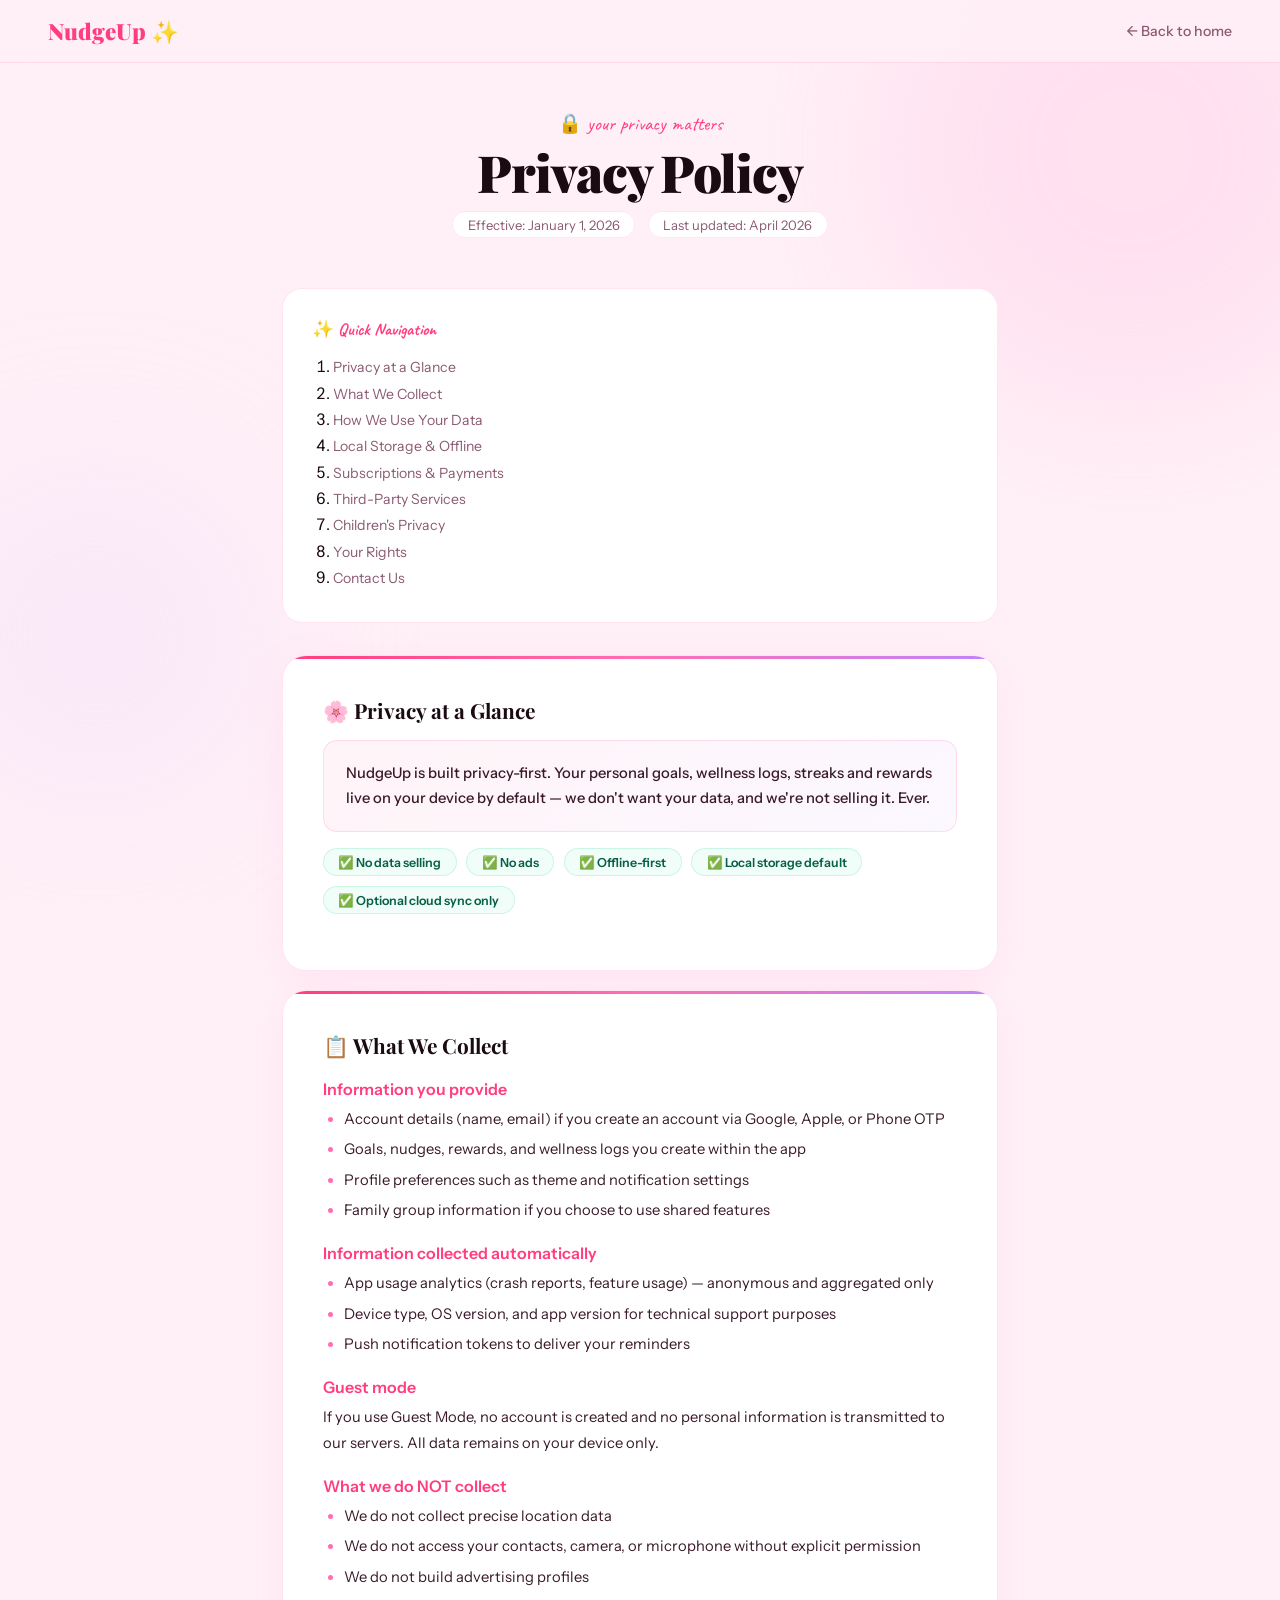
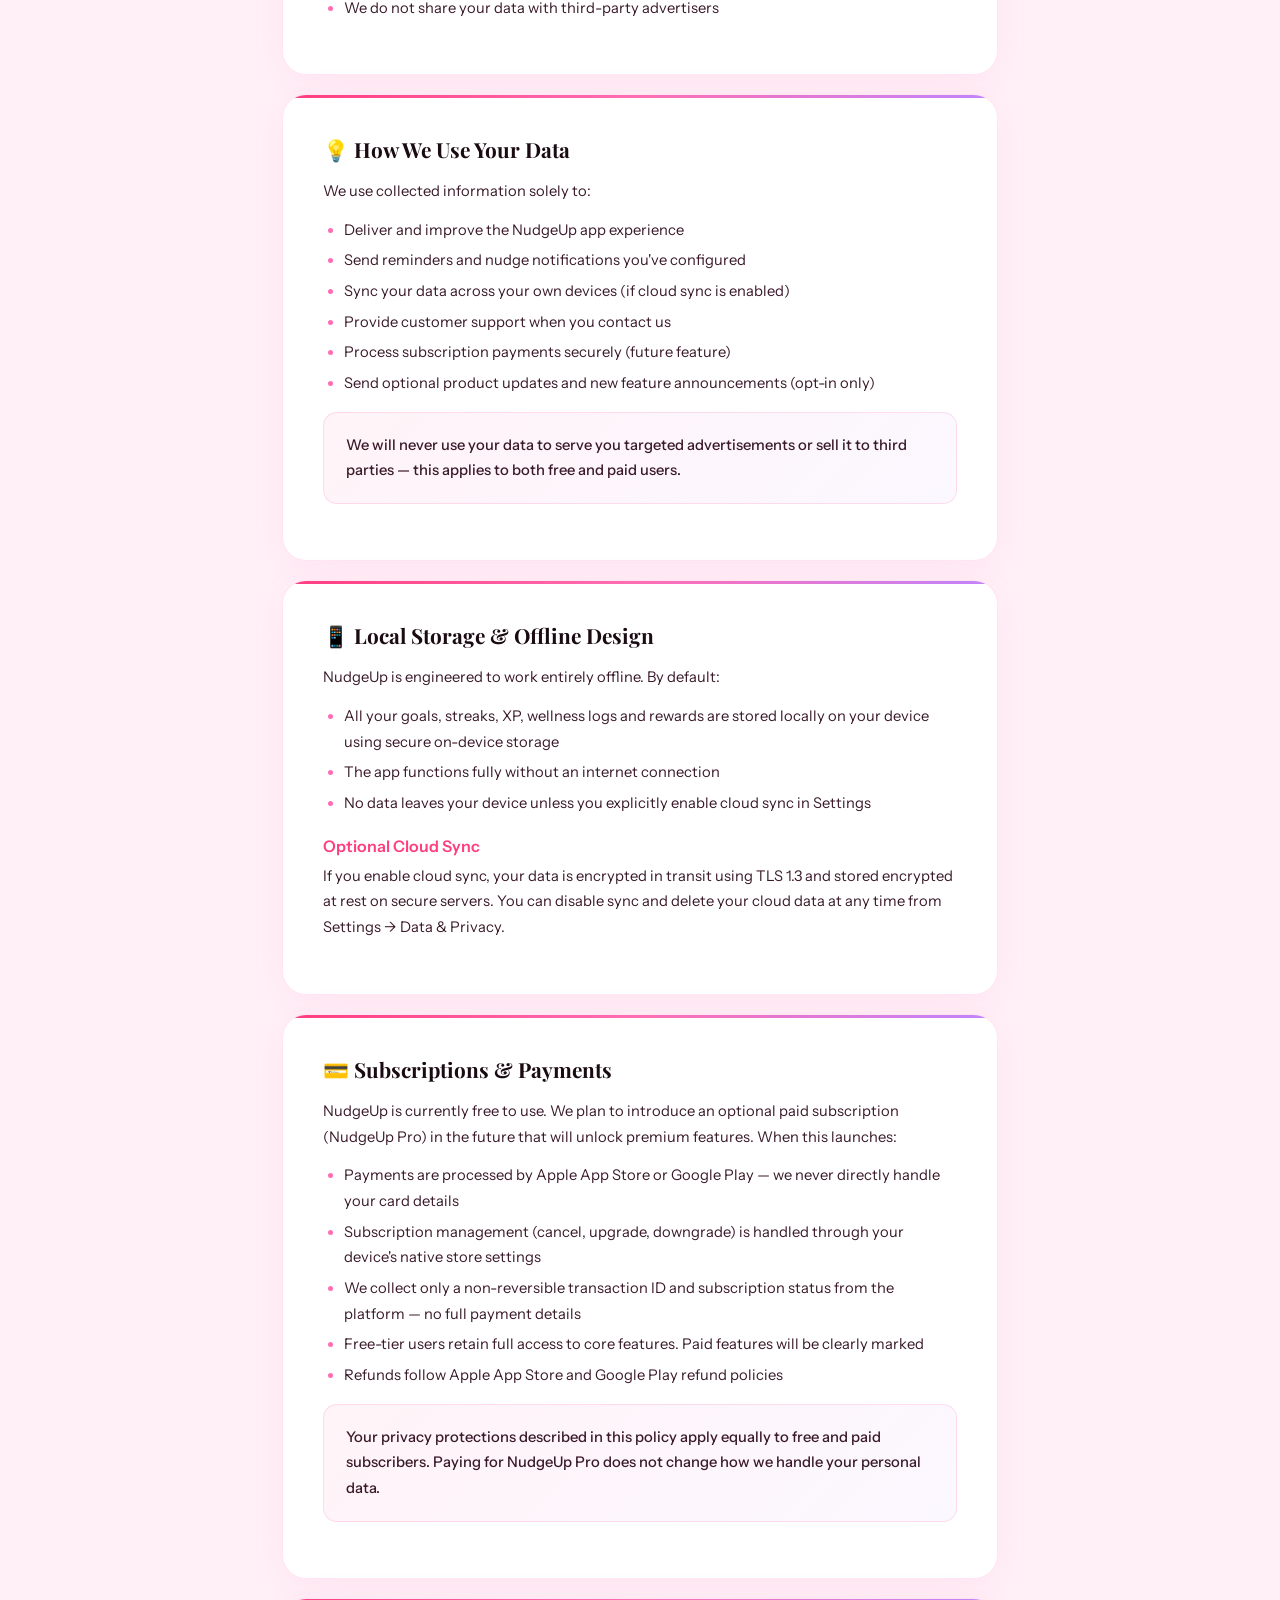
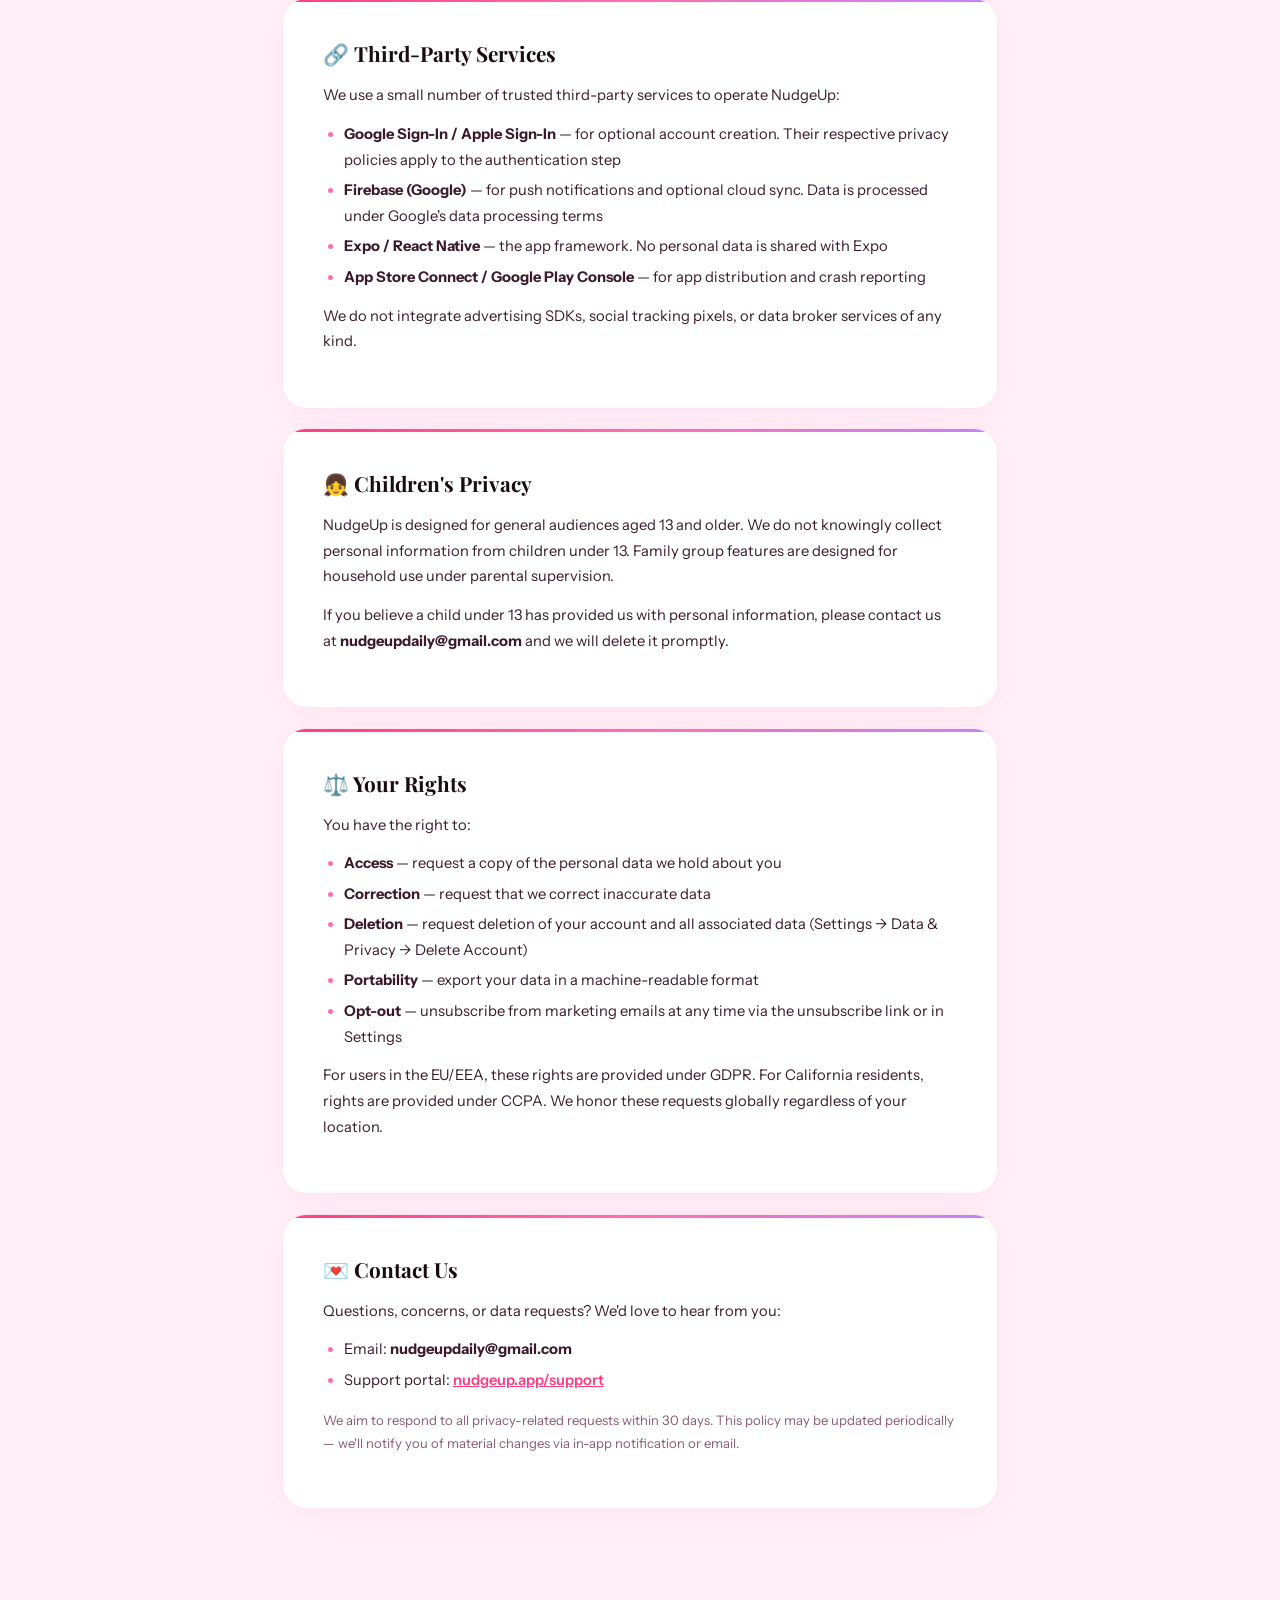
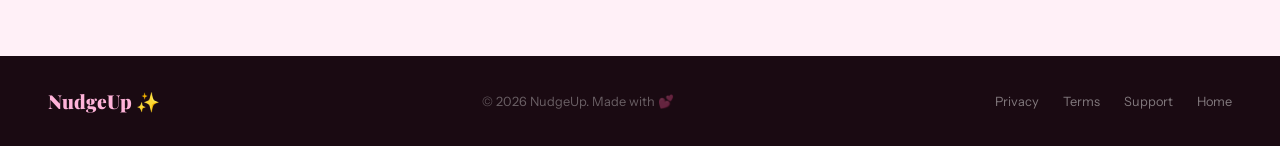
==== privacy.html @ 7b9ca961 "Initial commit" ====
<!DOCTYPE html>
<html lang="en">
<head>
<meta charset="UTF-8">
<meta name="viewport" content="width=device-width, initial-scale=1.0">
<title>Privacy Policy — NudgeUp ✨</title>
<link rel="preconnect" href="https://fonts.googleapis.com">
<link href="https://fonts.googleapis.com/css2?family=Playfair+Display:ital,wght@0,700;0,900;1,700&family=Instrument+Sans:wght@400;500;600&family=Caveat:wght@500;700&display=swap" rel="stylesheet">
<style>
:root {
  --pink: #ff6eb4; --pink-light: #ffb3d9; --rose: #ff3d7f;
  --peach: #ffb085; --lilac: #c084fc; --lavender: #e9d5ff;
  --mint: #6ee7b7; --bg: #fff0f7; --text: #1a0a12;
  --muted: #8b5a72; --border: rgba(255,110,180,0.18);
}
*, *::before, *::after { box-sizing: border-box; margin: 0; padding: 0; }
html { scroll-behavior: smooth; }
body { background: var(--bg); color: var(--text); font-family: 'Instrument Sans', sans-serif; overflow-x: hidden; }

.blob-wrap { position: fixed; inset: 0; pointer-events: none; z-index: 0; overflow: hidden; }
.blob { position: absolute; border-radius: 50%; filter: blur(80px); opacity: 0.25; }
.blob-1 { width: 500px; height: 500px; background: var(--pink-light); top: -100px; right: -100px; }
.blob-2 { width: 350px; height: 350px; background: var(--lavender); bottom: 10%; left: -80px; }

nav {
  position: fixed; top: 0; left: 0; right: 0; z-index: 200;
  display: flex; align-items: center; justify-content: space-between;
  padding: 1rem 3rem;
  background: rgba(255,240,247,0.85); backdrop-filter: blur(20px);
  border-bottom: 1px solid var(--border);
}
.nav-logo { font-family: 'Playfair Display', serif; font-size: 1.4rem; font-weight: 900; color: var(--rose); text-decoration: none; }
.nav-back { display: inline-flex; align-items: center; gap: 0.4rem; color: var(--muted); text-decoration: none; font-size: 0.88rem; font-weight: 500; transition: color 0.2s; }
.nav-back:hover { color: var(--rose); }

.page-wrap { position: relative; z-index: 1; max-width: 780px; margin: 0 auto; padding: 7rem 2rem 5rem; }

.page-header { text-align: center; margin-bottom: 3.5rem; }
.page-tag { font-family: 'Caveat', cursive; font-size: 1.2rem; color: var(--rose); margin-bottom: 0.5rem; }
.page-title { font-family: 'Playfair Display', serif; font-size: clamp(2.2rem, 5vw, 3.2rem); font-weight: 900; letter-spacing: -0.02em; line-height: 1.1; margin-bottom: 1rem; }
.page-meta { font-size: 0.82rem; color: var(--muted); }
.page-meta span { background: #fff; border: 1.5px solid var(--border); border-radius: 100px; padding: 0.3rem 0.9rem; margin: 0 0.3rem; }

.doc-card {
  background: #fff; border-radius: 24px; padding: 2.5rem;
  border: 1.5px solid var(--border);
  box-shadow: 0 8px 40px rgba(255,110,180,0.08);
  margin-bottom: 1.2rem;
  position: relative; overflow: hidden;
}
.doc-card::before {
  content: ''; position: absolute; top: 0; left: 0; right: 0; height: 3px;
  background: linear-gradient(90deg, var(--rose), var(--pink), var(--lilac));
}
.doc-card h2 {
  font-family: 'Playfair Display', serif; font-size: 1.3rem; font-weight: 700;
  margin-bottom: 1rem; display: flex; align-items: center; gap: 0.5rem;
}
.doc-card h3 { font-size: 1rem; font-weight: 600; margin: 1.2rem 0 0.5rem; color: var(--rose); }
.doc-card p { font-size: 0.92rem; color: #3a1a2a; line-height: 1.75; margin-bottom: 0.8rem; }
.doc-card ul { padding-left: 1.3rem; margin-bottom: 0.8rem; }
.doc-card ul li { font-size: 0.92rem; color: #3a1a2a; line-height: 1.75; margin-bottom: 0.3rem; }
.doc-card ul li::marker { color: var(--pink); }

.highlight-box {
  background: linear-gradient(135deg, rgba(255,61,127,0.06), rgba(192,132,252,0.06));
  border: 1.5px solid rgba(255,110,180,0.2);
  border-radius: 14px; padding: 1.2rem 1.4rem; margin: 1rem 0;
}
.highlight-box p { margin: 0; font-weight: 500; }

.badge-row { display: flex; gap: 0.6rem; flex-wrap: wrap; margin: 1rem 0; }
.badge { background: var(--bg); border: 1.5px solid var(--border); border-radius: 100px; padding: 0.35rem 0.9rem; font-size: 0.78rem; font-weight: 600; color: var(--muted); display: flex; align-items: center; gap: 0.3rem; }
.badge.green { background: rgba(110,231,183,0.1); border-color: rgba(110,231,183,0.3); color: #065f46; }

.toc { background: #fff; border: 1.5px solid var(--border); border-radius: 20px; padding: 1.8rem; margin-bottom: 2rem; }
.toc h3 { font-family: 'Caveat', cursive; font-size: 1.1rem; color: var(--rose); margin-bottom: 1rem; }
.toc ol { padding-left: 1.3rem; }
.toc ol li { margin-bottom: 0.4rem; }
.toc ol li a { color: var(--muted); text-decoration: none; font-size: 0.88rem; transition: color 0.2s; }
.toc ol li a:hover { color: var(--rose); }

footer { position: relative; z-index: 1; background: var(--text); padding: 2rem 3rem; display: flex; align-items: center; justify-content: space-between; flex-wrap: wrap; gap: 1rem; margin-top: 3rem; }
footer .f-logo { font-family: 'Playfair Display', serif; font-size: 1.2rem; font-weight: 900; color: var(--pink-light); }
footer p { color: rgba(255,255,255,0.35); font-size: 0.8rem; }
.f-links { display: flex; gap: 1.5rem; }
.f-links a { color: rgba(255,255,255,0.45); text-decoration: none; font-size: 0.8rem; transition: color 0.2s; }
.f-links a:hover { color: var(--pink-light); }
</style>
</head>
<body>

<div class="blob-wrap">
  <div class="blob blob-1"></div>
  <div class="blob blob-2"></div>
</div>

<nav>
  <a href="index.html" class="nav-logo">NudgeUp ✨</a>
  <a href="index.html" class="nav-back">← Back to home</a>
</nav>

<div class="page-wrap">
  <div class="page-header">
    <div class="page-tag">🔒 your privacy matters</div>
    <h1 class="page-title">Privacy Policy</h1>
    <div class="page-meta">
      <span>Effective: January 1, 2026</span>
      <span>Last updated: April 2026</span>
    </div>
  </div>

  <div class="toc">
    <h3>✨ Quick Navigation</h3>
    <ol>
      <li><a href="#summary">Privacy at a Glance</a></li>
      <li><a href="#data-collected">What We Collect</a></li>
      <li><a href="#data-use">How We Use Your Data</a></li>
      <li><a href="#local-storage">Local Storage & Offline</a></li>
      <li><a href="#subscriptions">Subscriptions & Payments</a></li>
      <li><a href="#third-parties">Third-Party Services</a></li>
      <li><a href="#children">Children's Privacy</a></li>
      <li><a href="#rights">Your Rights</a></li>
      <li><a href="#contact">Contact Us</a></li>
    </ol>
  </div>

  <div class="doc-card" id="summary">
    <h2>🌸 Privacy at a Glance</h2>
    <div class="highlight-box">
      <p>NudgeUp is built privacy-first. Your personal goals, wellness logs, streaks and rewards live on your device by default — we don't want your data, and we're not selling it. Ever.</p>
    </div>
    <div class="badge-row">
      <div class="badge green">✅ No data selling</div>
      <div class="badge green">✅ No ads</div>
      <div class="badge green">✅ Offline-first</div>
      <div class="badge green">✅ Local storage default</div>
      <div class="badge green">✅ Optional cloud sync only</div>
    </div>
  </div>

  <div class="doc-card" id="data-collected">
    <h2>📋 What We Collect</h2>
    <h3>Information you provide</h3>
    <ul>
      <li>Account details (name, email) if you create an account via Google, Apple, or Phone OTP</li>
      <li>Goals, nudges, rewards, and wellness logs you create within the app</li>
      <li>Profile preferences such as theme and notification settings</li>
      <li>Family group information if you choose to use shared features</li>
    </ul>
    <h3>Information collected automatically</h3>
    <ul>
      <li>App usage analytics (crash reports, feature usage) — anonymous and aggregated only</li>
      <li>Device type, OS version, and app version for technical support purposes</li>
      <li>Push notification tokens to deliver your reminders</li>
    </ul>
    <h3>Guest mode</h3>
    <p>If you use Guest Mode, no account is created and no personal information is transmitted to our servers. All data remains on your device only.</p>
    <h3>What we do NOT collect</h3>
    <ul>
      <li>We do not collect precise location data</li>
      <li>We do not access your contacts, camera, or microphone without explicit permission</li>
      <li>We do not build advertising profiles</li>
      <li>We do not share your data with third-party advertisers</li>
    </ul>
  </div>

  <div class="doc-card" id="data-use">
    <h2>💡 How We Use Your Data</h2>
    <p>We use collected information solely to:</p>
    <ul>
      <li>Deliver and improve the NudgeUp app experience</li>
      <li>Send reminders and nudge notifications you've configured</li>
      <li>Sync your data across your own devices (if cloud sync is enabled)</li>
      <li>Provide customer support when you contact us</li>
      <li>Process subscription payments securely (future feature)</li>
      <li>Send optional product updates and new feature announcements (opt-in only)</li>
    </ul>
    <div class="highlight-box">
      <p>We will never use your data to serve you targeted advertisements or sell it to third parties — this applies to both free and paid users.</p>
    </div>
  </div>

  <div class="doc-card" id="local-storage">
    <h2>📱 Local Storage & Offline Design</h2>
    <p>NudgeUp is engineered to work entirely offline. By default:</p>
    <ul>
      <li>All your goals, streaks, XP, wellness logs and rewards are stored locally on your device using secure on-device storage</li>
      <li>The app functions fully without an internet connection</li>
      <li>No data leaves your device unless you explicitly enable cloud sync in Settings</li>
    </ul>
    <h3>Optional Cloud Sync</h3>
    <p>If you enable cloud sync, your data is encrypted in transit using TLS 1.3 and stored encrypted at rest on secure servers. You can disable sync and delete your cloud data at any time from Settings → Data & Privacy.</p>
  </div>

  <div class="doc-card" id="subscriptions">
    <h2>💳 Subscriptions & Payments</h2>
    <p>NudgeUp is currently free to use. We plan to introduce an optional paid subscription (NudgeUp Pro) in the future that will unlock premium features. When this launches:</p>
    <ul>
      <li>Payments are processed by Apple App Store or Google Play — we never directly handle your card details</li>
      <li>Subscription management (cancel, upgrade, downgrade) is handled through your device's native store settings</li>
      <li>We collect only a non-reversible transaction ID and subscription status from the platform — no full payment details</li>
      <li>Free-tier users retain full access to core features. Paid features will be clearly marked</li>
      <li>Refunds follow Apple App Store and Google Play refund policies</li>
    </ul>
    <div class="highlight-box">
      <p>Your privacy protections described in this policy apply equally to free and paid subscribers. Paying for NudgeUp Pro does not change how we handle your personal data.</p>
    </div>
  </div>

  <div class="doc-card" id="third-parties">
    <h2>🔗 Third-Party Services</h2>
    <p>We use a small number of trusted third-party services to operate NudgeUp:</p>
    <ul>
      <li><strong>Google Sign-In / Apple Sign-In</strong> — for optional account creation. Their respective privacy policies apply to the authentication step</li>
      <li><strong>Firebase (Google)</strong> — for push notifications and optional cloud sync. Data is processed under Google's data processing terms</li>
      <li><strong>Expo / React Native</strong> — the app framework. No personal data is shared with Expo</li>
      <li><strong>App Store Connect / Google Play Console</strong> — for app distribution and crash reporting</li>
    </ul>
    <p>We do not integrate advertising SDKs, social tracking pixels, or data broker services of any kind.</p>
  </div>

  <div class="doc-card" id="children">
    <h2>👧 Children's Privacy</h2>
    <p>NudgeUp is designed for general audiences aged 13 and older. We do not knowingly collect personal information from children under 13. Family group features are designed for household use under parental supervision.</p>
    <p>If you believe a child under 13 has provided us with personal information, please contact us at <strong>nudgeupdaily@gmail.com</strong> and we will delete it promptly.</p>
  </div>

  <div class="doc-card" id="rights">
    <h2>⚖️ Your Rights</h2>
    <p>You have the right to:</p>
    <ul>
      <li><strong>Access</strong> — request a copy of the personal data we hold about you</li>
      <li><strong>Correction</strong> — request that we correct inaccurate data</li>
      <li><strong>Deletion</strong> — request deletion of your account and all associated data (Settings → Data & Privacy → Delete Account)</li>
      <li><strong>Portability</strong> — export your data in a machine-readable format</li>
      <li><strong>Opt-out</strong> — unsubscribe from marketing emails at any time via the unsubscribe link or in Settings</li>
    </ul>
    <p>For users in the EU/EEA, these rights are provided under GDPR. For California residents, rights are provided under CCPA. We honor these requests globally regardless of your location.</p>
  </div>

  <div class="doc-card" id="contact">
    <h2>💌 Contact Us</h2>
    <p>Questions, concerns, or data requests? We'd love to hear from you:</p>
    <ul>
      <li>Email: <strong>nudgeupdaily@gmail.com</strong></li>
      <li>Support portal: <a href="support.html" style="color:var(--rose);font-weight:600;">nudgeup.app/support</a></li>
    </ul>
    <p style="margin-top:1rem;font-size:0.82rem;color:var(--muted);">We aim to respond to all privacy-related requests within 30 days. This policy may be updated periodically — we'll notify you of material changes via in-app notification or email.</p>
  </div>
</div>

<footer>
  <div class="f-logo">NudgeUp ✨</div>
  <p>© 2026 NudgeUp. Made with 💕</p>
  <div class="f-links">
    <a href="privacy.html">Privacy</a>
    <a href="terms.html">Terms</a>
    <a href="support.html">Support</a>
    <a href="index.html">Home</a>
  </div>
</footer>

</body>
</html>
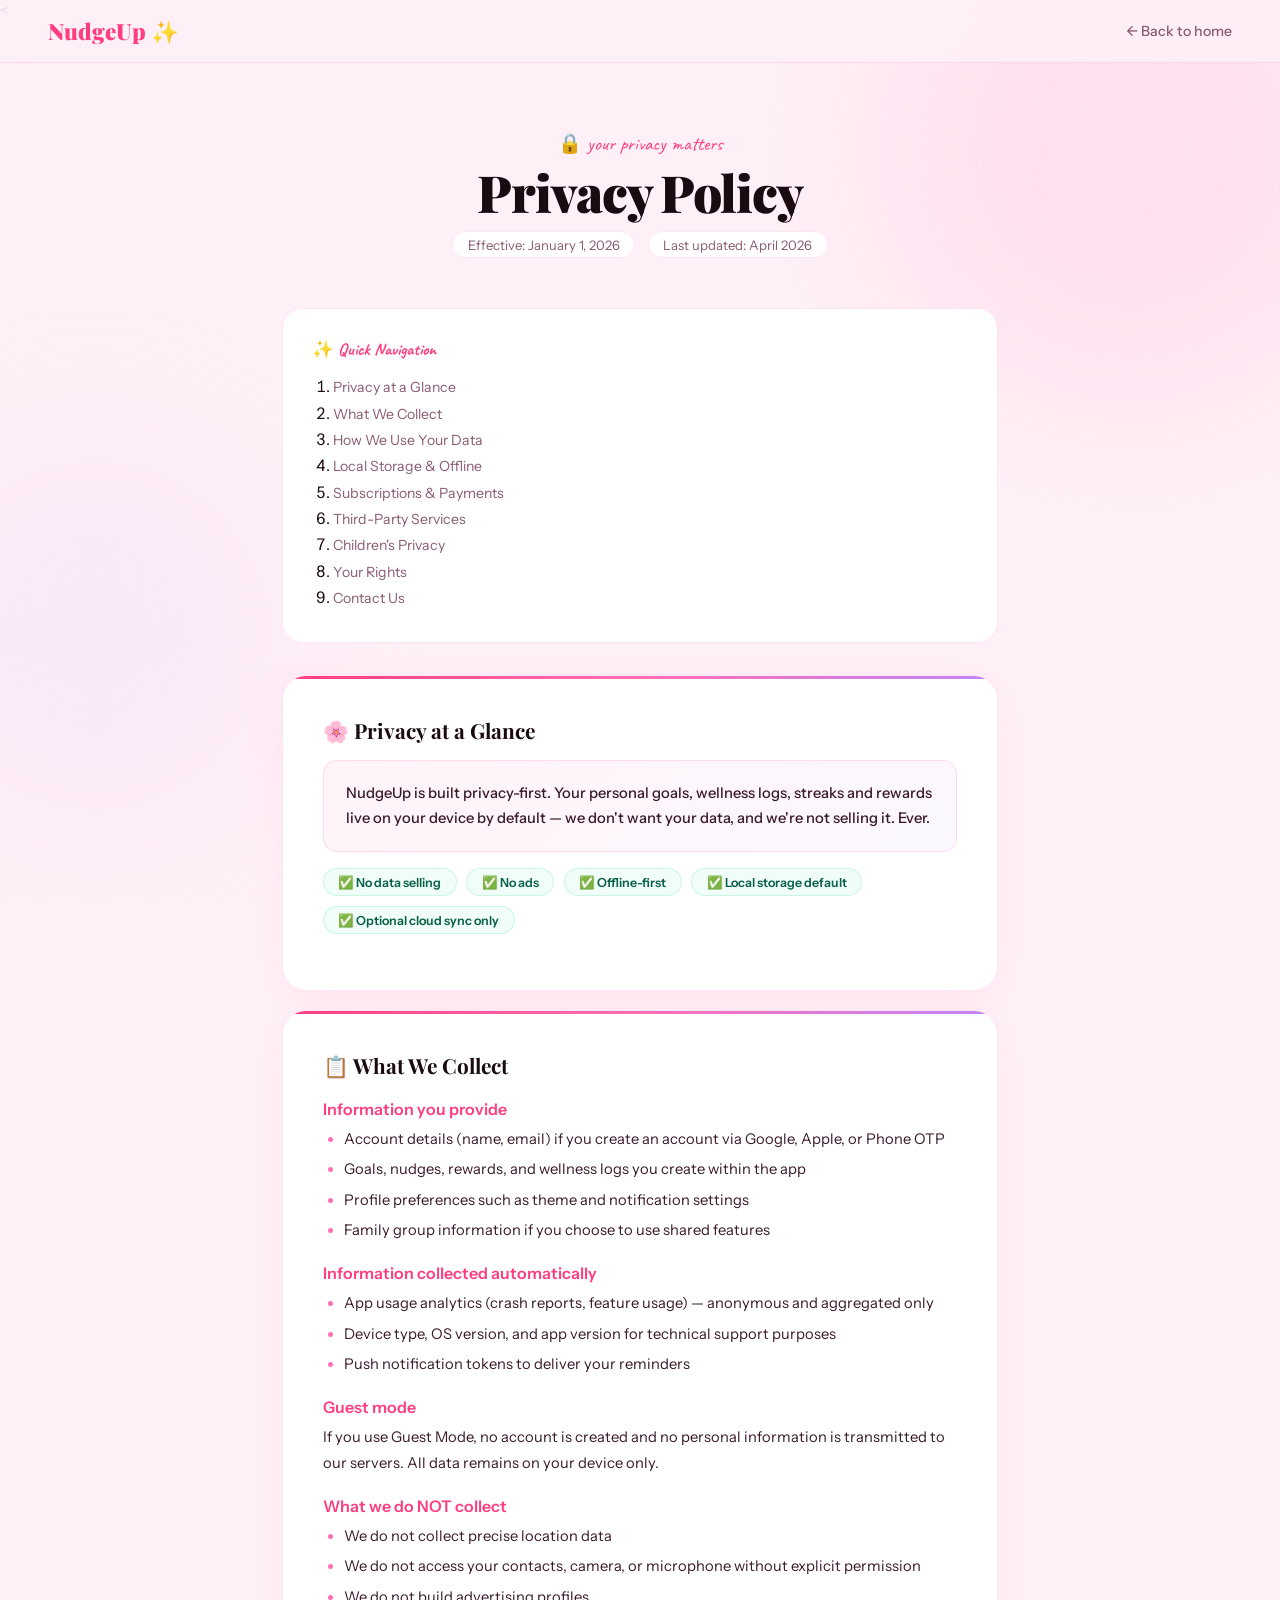
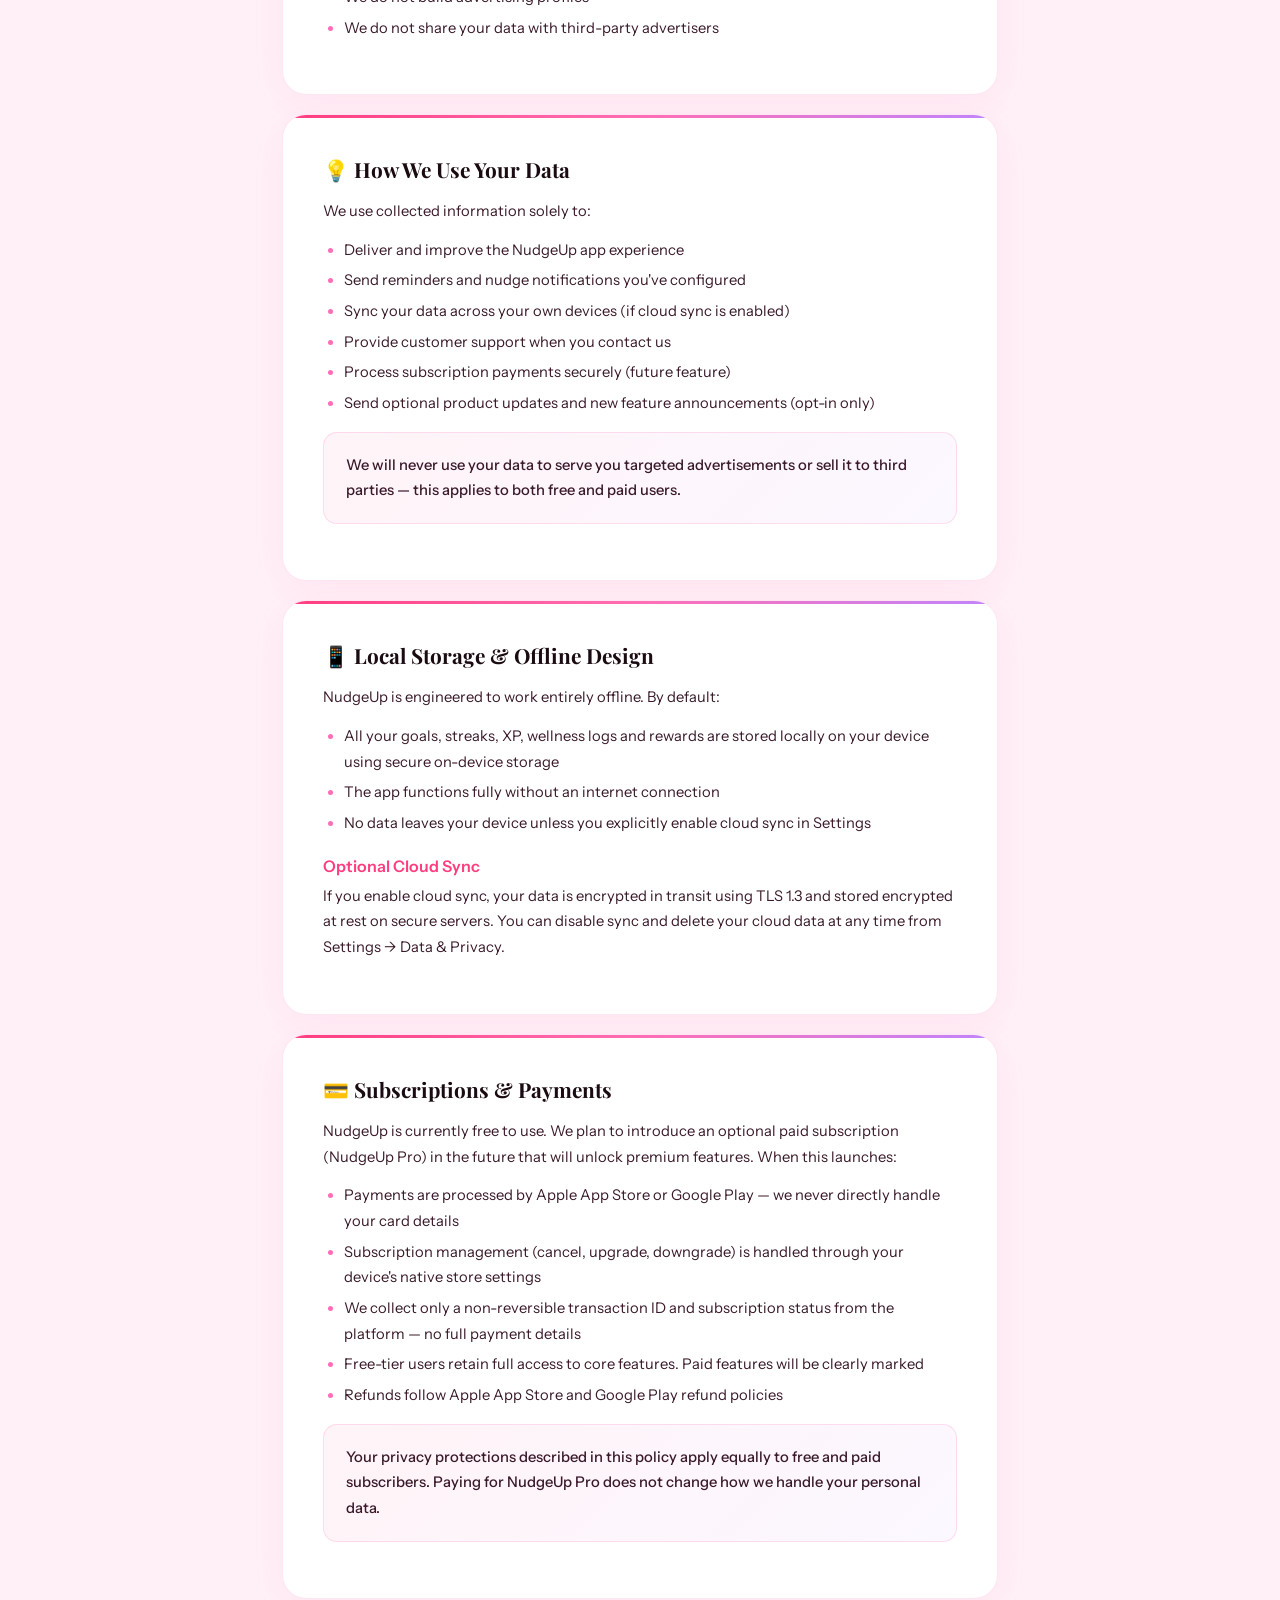
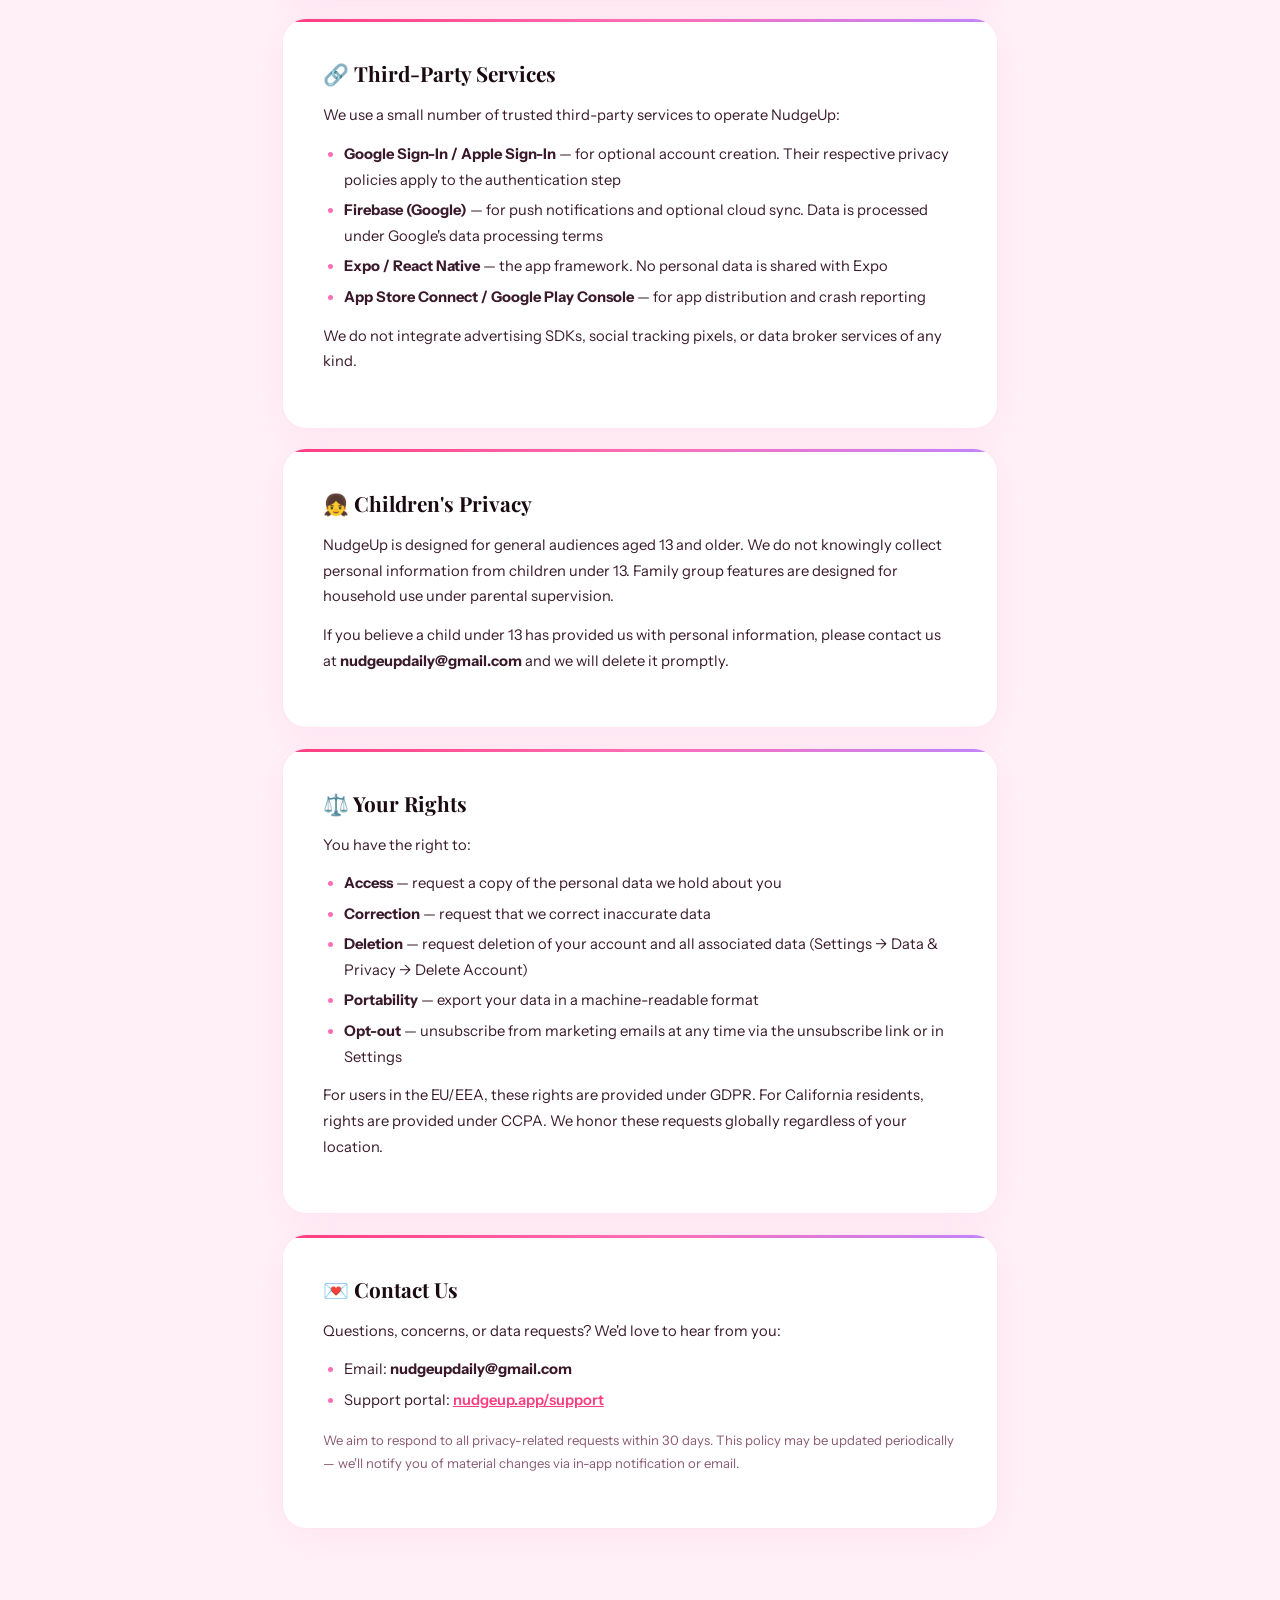
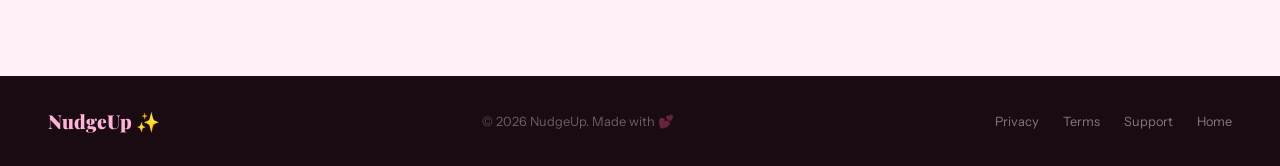
==== commit 327d4b61: "SEO" ====
--- a/privacy.html
+++ b/privacy.html
@@ -1,9 +1,16 @@
 <!DOCTYPE html>
 <html lang="en">
 <head>
-<meta charset="UTF-8">
-<meta name="viewport" content="width=device-width, initial-scale=1.0">
-<title>Privacy Policy — NudgeUp ✨</title>
+< <meta charset="UTF-8">
+  <meta name="viewport" content="width=device-width, initial-scale=1.0">
+
+  <title>Privacy Policy — NudgeUp</title>
+  <meta name="description" content="NudgeUp privacy policy. We don't sell your data. Free goal tracking app for women.">
+  <meta name="robots" content="noindex, follow">  <!-- ← key line -->
+
+  <link rel="canonical" href="https://nudge-up.github.io/privacy.html">
+  <link rel="icon" type="image/png" href="/favicon.png">
+  <meta name="theme-color" content="#FF3D7F">
 <link rel="preconnect" href="https://fonts.googleapis.com">
 <link href="https://fonts.googleapis.com/css2?family=Playfair+Display:ital,wght@0,700;0,900;1,700&family=Instrument+Sans:wght@400;500;600&family=Caveat:wght@500;700&display=swap" rel="stylesheet">
 <style>
